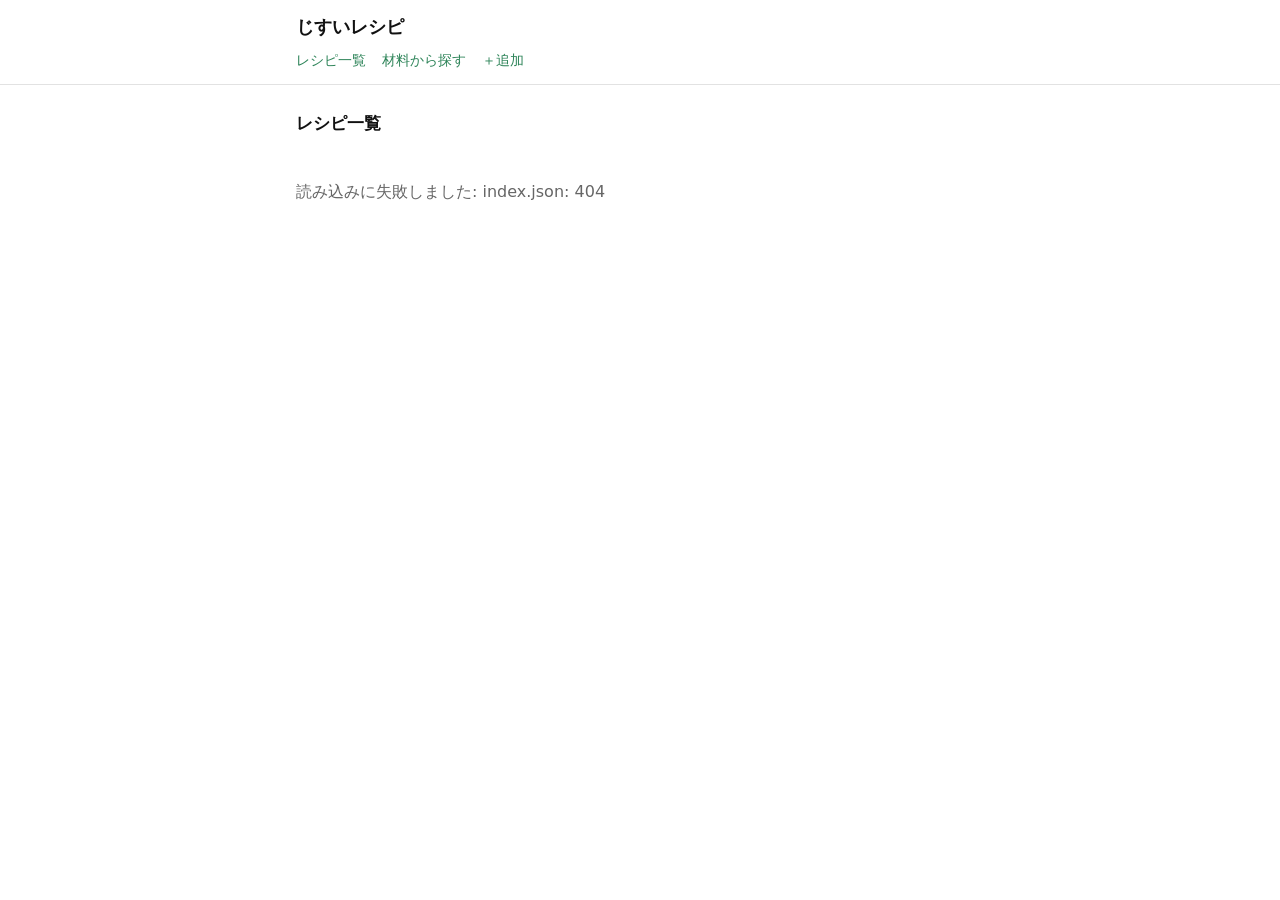
==== public/index.html @ c12280c1 "phase1: 一覧(index.html)と詳細(recipe.html)を実装 Co-Authored-By: Claude Opus 5 <noreply@anthropic.com>" ====
<!doctype html>
<html lang="ja">
<head>
<meta charset="utf-8">
<meta name="viewport" content="width=device-width, initial-scale=1">
<title>レシピ一覧</title>
<link rel="stylesheet" href="assets/app.css">
</head>
<body>
<header class="site-header">
  <div class="wrap">
    <p class="site-title"><a href="index.html">じすいレシピ</a></p>
    <nav class="site-nav">
      <a href="index.html">レシピ一覧</a>
      <a href="index.html#picker">材料から探す</a>
      <a href="add.html">＋追加</a>
    </nav>
  </div>
</header>

<main class="wrap">
  <h2 id="list-heading">レシピ一覧</h2>
  <p id="status" class="status">読み込み中…</p>
  <ul id="card-list" class="card-list"></ul>
</main>

<script src="assets/app.js"></script>
</body>
</html>
---- public/assets/app.css ----
:root {
  --accent: #2f855a;
  --accent-weak: #e6f2eb;
  --border: #e2e2e2;
  --muted: #666;
  --bg: #fff;
  --fg: #111;
}

* { box-sizing: border-box; }

body {
  margin: 0;
  font-family: system-ui, -apple-system, "Hiragino Kaku Gothic ProN", sans-serif;
  background: var(--bg);
  color: var(--fg);
  line-height: 1.7;
  font-size: 16px;
}

.wrap {
  max-width: 720px;
  margin: 0 auto;
  padding: 0 16px 64px;
}

/* ---- header ---- */
.site-header {
  border-bottom: 1px solid var(--border);
  margin-bottom: 20px;
}
.site-header .wrap {
  padding-top: 12px;
  padding-bottom: 12px;
}
.site-title {
  font-size: 18px;
  font-weight: 700;
  margin: 0 0 6px;
}
.site-title a { color: var(--fg); text-decoration: none; }
.site-nav { display: flex; gap: 16px; flex-wrap: wrap; }
.site-nav a {
  color: var(--accent);
  text-decoration: none;
  font-size: 14px;
}
.site-nav a:hover { text-decoration: underline; }

/* ---- generic ---- */
h2 { font-size: 17px; margin: 24px 0 8px; }
.muted { color: var(--muted); font-size: 14px; }
.status { color: var(--muted); padding: 24px 0; }

/* ---- recipe cards ---- */
.card-list {
  list-style: none;
  margin: 0;
  padding: 0;
  display: grid;
  gap: 12px;
}
.card {
  display: flex;
  gap: 12px;
  align-items: center;
  border: 1px solid var(--border);
  border-radius: 8px;
  padding: 10px;
  text-decoration: none;
  color: inherit;
}
.card:hover { border-color: var(--accent); }
.card-thumb {
  width: 72px;
  height: 72px;
  flex: 0 0 72px;
  border-radius: 6px;
  object-fit: cover;
  background: var(--accent-weak);
}
.card-thumb-ph {
  display: flex;
  align-items: center;
  justify-content: center;
  font-size: 28px;
}
.card-body { min-width: 0; }
.card-title {
  font-weight: 700;
  margin: 0 0 2px;
  font-size: 16px;
}
.card-meta {
  font-size: 13px;
  color: var(--muted);
  display: flex;
  gap: 10px;
  flex-wrap: wrap;
}
.badge {
  display: inline-block;
  background: var(--accent-weak);
  color: var(--accent);
  border-radius: 999px;
  padding: 0 8px;
  font-size: 12px;
  font-weight: 700;
}

/* ---- detail ---- */
.detail-thumb {
  width: 100%;
  max-width: 100%;
  border-radius: 8px;
  margin-bottom: 12px;
}
.detail-title { font-size: 22px; margin: 8px 0; }
.detail-meta { display: flex; gap: 12px; flex-wrap: wrap; color: var(--muted); font-size: 14px; }
table.ingredients {
  width: 100%;
  border-collapse: collapse;
}
table.ingredients th,
table.ingredients td {
  text-align: left;
  border-bottom: 1px solid var(--border);
  padding: 8px 4px;
  font-weight: 400;
}
table.ingredients td.amount { text-align: right; color: var(--muted); white-space: nowrap; }
ol.steps { padding-left: 1.4em; margin: 0; }
ol.steps li { margin-bottom: 8px; }
.taglist { display: flex; gap: 8px; flex-wrap: wrap; padding: 0; margin: 8px 0; list-style: none; }
.taglist li {
  font-size: 13px;
  color: var(--muted);
  border: 1px solid var(--border);
  border-radius: 999px;
  padding: 0 10px;
}
.back-link { display: inline-block; margin-top: 32px; color: var(--accent); }
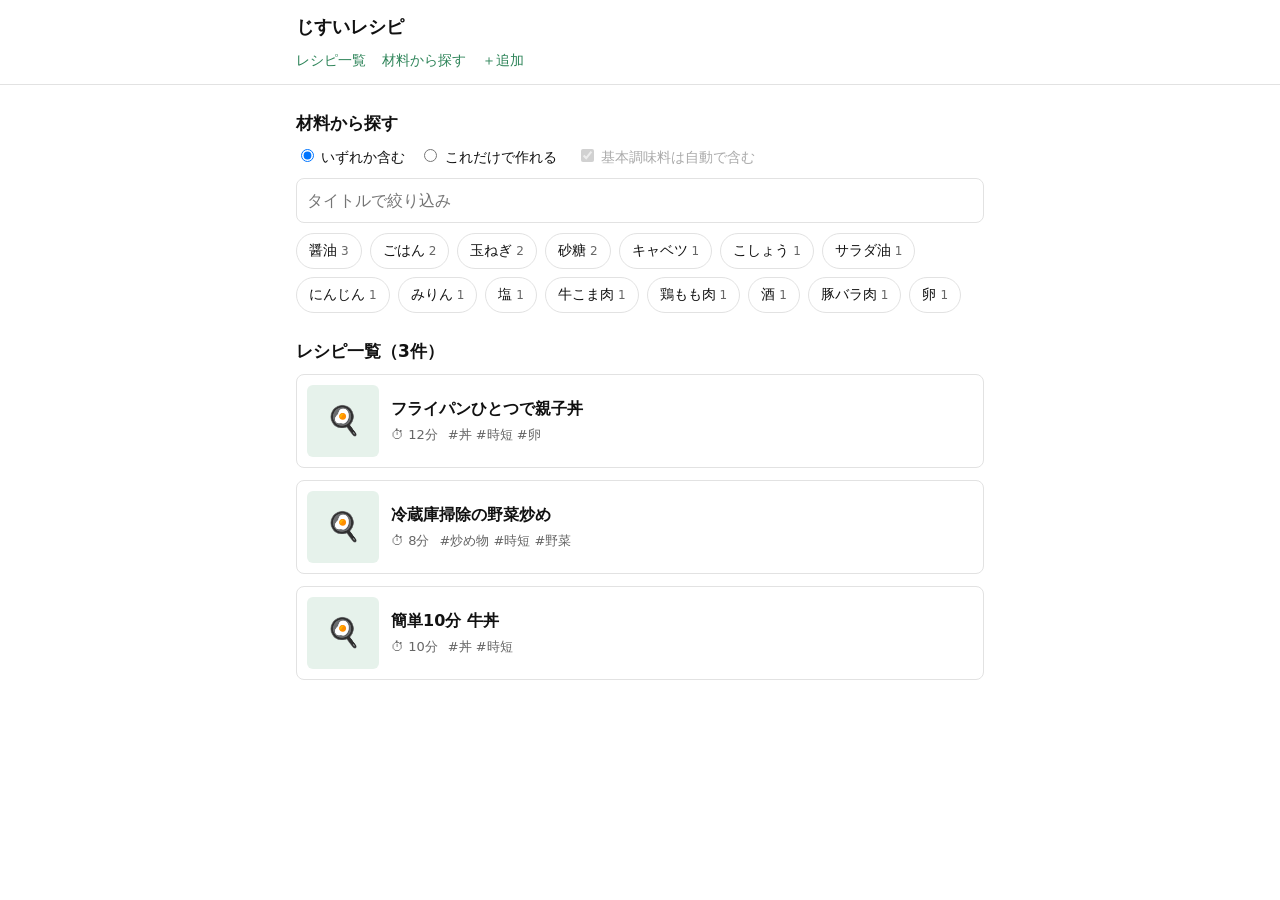
==== commit 9a9efd05: "phase2: 材料ピッカーとレコメンド(OR/サブセット)を実装 Co-Authored-By: Claude Opus 5 <noreply@anthropic.com>" ====
--- a/public/index.html
+++ b/public/index.html
@@ -19,6 +19,34 @@
 </header>
 
 <main class="wrap">
+  <section id="picker" class="picker" hidden>
+    <h2>材料から探す</h2>
+
+    <div id="selected-area" class="selected-area" hidden>
+      <span class="muted">選択：</span>
+      <span id="selected-chips"></span>
+      <button type="button" id="clear-all" class="link-btn">全解除</button>
+    </div>
+
+    <div class="controls">
+      <div class="modes" role="radiogroup" aria-label="マッチモード">
+        <label><input type="radio" name="mode" value="or" checked> いずれか含む</label>
+        <label><input type="radio" name="mode" value="subset"> これだけで作れる</label>
+      </div>
+      <label id="pantry-label" class="pantry">
+        <input type="checkbox" id="pantry" checked> 基本調味料は自動で含む
+      </label>
+    </div>
+
+    <label class="search">
+      <span class="visually-hidden">タイトルで絞り込み</span>
+      <input type="search" id="search" placeholder="タイトルで絞り込み">
+    </label>
+
+    <div id="chips" class="chips"></div>
+    <button type="button" id="more-chips" class="link-btn" hidden>…もっと見る</button>
+  </section>
+
   <h2 id="list-heading">レシピ一覧</h2>
   <p id="status" class="status">読み込み中…</p>
   <ul id="card-list" class="card-list"></ul>
--- a/public/assets/app.css
+++ b/public/assets/app.css
@@ -51,6 +51,78 @@
 h2 { font-size: 17px; margin: 24px 0 8px; }
 .muted { color: var(--muted); font-size: 14px; }
 .status { color: var(--muted); padding: 24px 0; }
+
+/* ---- ingredient picker ---- */
+.picker { margin-bottom: 8px; }
+.selected-area {
+  background: var(--accent-weak);
+  border-radius: 8px;
+  padding: 8px 10px;
+  margin-bottom: 10px;
+  font-size: 14px;
+}
+.selected-area .chip-remove {
+  background: none;
+  border: none;
+  font: inherit;
+  color: var(--accent);
+  cursor: pointer;
+  padding: 2px 4px;
+  margin-right: 4px;
+}
+.link-btn {
+  background: none;
+  border: none;
+  color: var(--accent);
+  font: inherit;
+  font-size: 14px;
+  cursor: pointer;
+  padding: 2px 4px;
+  text-decoration: underline;
+}
+.controls {
+  display: flex;
+  gap: 8px 20px;
+  flex-wrap: wrap;
+  font-size: 14px;
+  margin-bottom: 8px;
+}
+.modes { display: flex; gap: 14px; }
+.controls label { cursor: pointer; }
+.pantry.disabled { color: #aaa; cursor: default; }
+.search { display: block; margin-bottom: 10px; }
+.search input {
+  width: 100%;
+  font: inherit;
+  padding: 8px 10px;
+  border: 1px solid var(--border);
+  border-radius: 8px;
+}
+.chips { display: flex; flex-wrap: wrap; gap: 8px; }
+.chip {
+  font: inherit;
+  font-size: 14px;
+  background: #fff;
+  border: 1px solid var(--border);
+  border-radius: 999px;
+  padding: 5px 12px;
+  cursor: pointer;
+  color: var(--fg);
+}
+.chip .count { color: var(--muted); font-size: 12px; margin-left: 4px; }
+.chip[aria-pressed="true"] {
+  background: var(--accent);
+  border-color: var(--accent);
+  color: #fff;
+}
+.chip[aria-pressed="true"] .count { color: #d7ece0; }
+.visually-hidden {
+  position: absolute;
+  width: 1px; height: 1px;
+  overflow: hidden;
+  clip: rect(0 0 0 0);
+  white-space: nowrap;
+}
 
 /* ---- recipe cards ---- */
 .card-list {
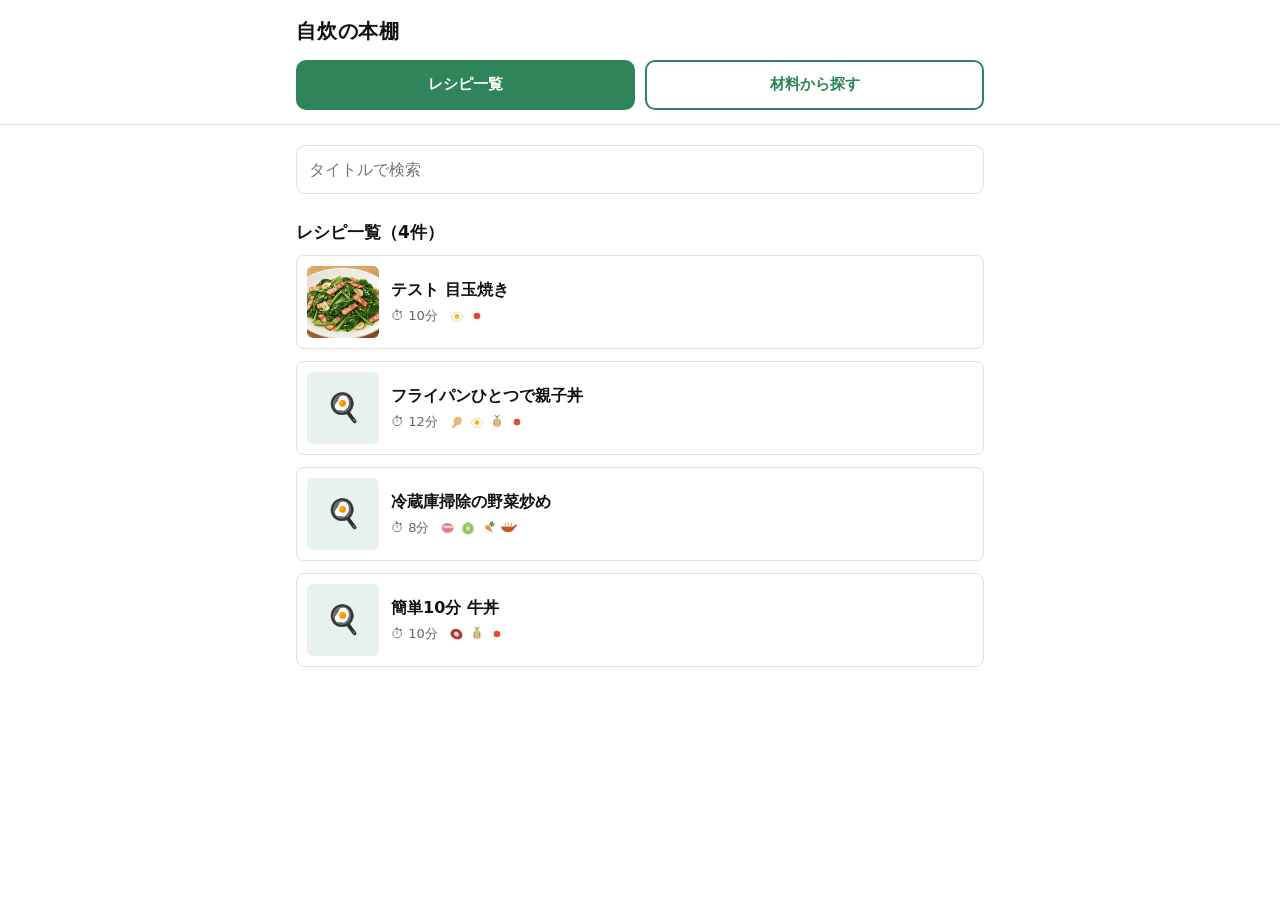
==== commit b85d636b: "タグを素材2種＋ジャンルに再設計し、画面を一覧と材料検索に分離 - tags.js に語彙とSVGイラストを一元化（肉魚卵9・野菜豆腐18・ジャンル5） - レシピの tags を protein /" ====
--- a/public/index.html
+++ b/public/index.html
@@ -3,55 +3,31 @@
 <head>
 <meta charset="utf-8">
 <meta name="viewport" content="width=device-width, initial-scale=1">
-<title>レシピ一覧</title>
+<title>自炊の本棚</title>
 <link rel="stylesheet" href="assets/app.css">
 </head>
 <body>
 <header class="site-header">
   <div class="wrap">
-    <p class="site-title"><a href="index.html">じすいレシピ</a></p>
+    <p class="site-title"><a href="index.html">自炊の本棚</a></p>
     <nav class="site-nav">
-      <a href="index.html">レシピ一覧</a>
-      <a href="index.html#picker">材料から探す</a>
-      <a href="add.html">＋追加</a>
+      <a class="nav-btn is-current" href="index.html" aria-current="page">レシピ一覧</a>
+      <a class="nav-btn" href="search.html">材料から探す</a>
     </nav>
   </div>
 </header>
 
 <main class="wrap">
-  <section id="picker" class="picker" hidden>
-    <h2>材料から探す</h2>
-
-    <div id="selected-area" class="selected-area" hidden>
-      <span class="muted">選択：</span>
-      <span id="selected-chips"></span>
-      <button type="button" id="clear-all" class="link-btn">全解除</button>
-    </div>
-
-    <div class="controls">
-      <div class="modes" role="radiogroup" aria-label="マッチモード">
-        <label><input type="radio" name="mode" value="or" checked> いずれか含む</label>
-        <label><input type="radio" name="mode" value="subset"> これだけで作れる</label>
-      </div>
-      <label id="pantry-label" class="pantry">
-        <input type="checkbox" id="pantry" checked> 基本調味料は自動で含む
-      </label>
-    </div>
-
-    <label class="search">
-      <span class="visually-hidden">タイトルで絞り込み</span>
-      <input type="search" id="search" placeholder="タイトルで絞り込み">
-    </label>
-
-    <div id="chips" class="chips"></div>
-    <button type="button" id="more-chips" class="link-btn" hidden>…もっと見る</button>
-  </section>
+  <label class="search">
+    <span class="visually-hidden">タイトルで検索</span>
+    <input type="search" id="search" placeholder="タイトルで検索" autocomplete="off">
+  </label>
 
   <h2 id="list-heading">レシピ一覧</h2>
   <p id="status" class="status">読み込み中…</p>
   <ul id="card-list" class="card-list"></ul>
 </main>
 
-<script src="assets/app.js"></script>
+<script type="module" src="assets/app.js"></script>
 </body>
 </html>
--- a/public/assets/app.css
+++ b/public/assets/app.css
@@ -1,5 +1,6 @@
 :root {
   --accent: #2f855a;
+  --accent-dark: #256546;
   --accent-weak: #e6f2eb;
   --border: #e2e2e2;
   --muted: #666;
@@ -30,92 +31,41 @@
   margin-bottom: 20px;
 }
 .site-header .wrap {
-  padding-top: 12px;
-  padding-bottom: 12px;
+  padding-top: 14px;
+  padding-bottom: 14px;
 }
 .site-title {
-  font-size: 18px;
-  font-weight: 700;
-  margin: 0 0 6px;
+  font-size: 20px;
+  font-weight: 700;
+  margin: 0 0 12px;
+  letter-spacing: .04em;
 }
 .site-title a { color: var(--fg); text-decoration: none; }
-.site-nav { display: flex; gap: 16px; flex-wrap: wrap; }
-.site-nav a {
+
+.site-nav { display: flex; gap: 10px; }
+.nav-btn {
+  flex: 1;
+  text-align: center;
+  text-decoration: none;
+  font-weight: 700;
+  font-size: 15px;
+  padding: 10px 12px;
+  border-radius: 10px;
+  border: 2px solid var(--accent);
   color: var(--accent);
-  text-decoration: none;
-  font-size: 14px;
-}
-.site-nav a:hover { text-decoration: underline; }
+  background: #fff;
+}
+.nav-btn:hover { background: var(--accent-weak); }
+.nav-btn.is-current {
+  background: var(--accent);
+  color: #fff;
+}
+.nav-btn.is-current:hover { background: var(--accent-dark); }
 
 /* ---- generic ---- */
 h2 { font-size: 17px; margin: 24px 0 8px; }
 .muted { color: var(--muted); font-size: 14px; }
 .status { color: var(--muted); padding: 24px 0; }
-
-/* ---- ingredient picker ---- */
-.picker { margin-bottom: 8px; }
-.selected-area {
-  background: var(--accent-weak);
-  border-radius: 8px;
-  padding: 8px 10px;
-  margin-bottom: 10px;
-  font-size: 14px;
-}
-.selected-area .chip-remove {
-  background: none;
-  border: none;
-  font: inherit;
-  color: var(--accent);
-  cursor: pointer;
-  padding: 2px 4px;
-  margin-right: 4px;
-}
-.link-btn {
-  background: none;
-  border: none;
-  color: var(--accent);
-  font: inherit;
-  font-size: 14px;
-  cursor: pointer;
-  padding: 2px 4px;
-  text-decoration: underline;
-}
-.controls {
-  display: flex;
-  gap: 8px 20px;
-  flex-wrap: wrap;
-  font-size: 14px;
-  margin-bottom: 8px;
-}
-.modes { display: flex; gap: 14px; }
-.controls label { cursor: pointer; }
-.pantry.disabled { color: #aaa; cursor: default; }
-.search { display: block; margin-bottom: 10px; }
-.search input {
-  width: 100%;
-  font: inherit;
-  padding: 8px 10px;
-  border: 1px solid var(--border);
-  border-radius: 8px;
-}
-.chips { display: flex; flex-wrap: wrap; gap: 8px; }
-.chip {
-  font: inherit;
-  font-size: 14px;
-  background: #fff;
-  border: 1px solid var(--border);
-  border-radius: 999px;
-  padding: 5px 12px;
-  cursor: pointer;
-  color: var(--fg);
-}
-.chip .count { color: var(--muted); font-size: 12px; margin-left: 4px; }
-.chip[aria-pressed="true"] {
-  background: var(--accent);
-  border-color: var(--accent);
-  color: #fff;
-}
-.chip[aria-pressed="true"] .count { color: #d7ece0; }
 .visually-hidden {
   position: absolute;
   width: 1px; height: 1px;
@@ -123,6 +73,99 @@
   clip: rect(0 0 0 0);
   white-space: nowrap;
 }
+.link-btn {
+  background: none;
+  border: none;
+  color: var(--accent);
+  font: inherit;
+  font-size: 14px;
+  cursor: pointer;
+  padding: 2px 4px;
+  text-decoration: underline;
+}
+
+/* ---- search box ---- */
+.search { display: block; margin-bottom: 4px; }
+.search input {
+  width: 100%;
+  font: inherit;
+  padding: 10px 12px;
+  border: 1px solid var(--border);
+  border-radius: 10px;
+}
+
+/* ---- tag icons ---- */
+.tag-icon { width: 100%; height: 100%; display: block; }
+.tag-icon-wrap {
+  display: inline-block;
+  width: 22px;
+  height: 22px;
+  flex: 0 0 22px;
+  vertical-align: middle;
+}
+.tag-icons {
+  display: inline-flex;
+  gap: 2px;
+  align-items: center;
+}
+.tag-icons .tag-icon-wrap { width: 18px; height: 18px; flex-basis: 18px; }
+
+/* ---- tag picker (search.html / add.html) ---- */
+.tag-group { margin-bottom: 18px; }
+.tag-group-title {
+  font-size: 14px;
+  font-weight: 700;
+  color: var(--muted);
+  margin: 0 0 8px;
+  padding-bottom: 4px;
+  border-bottom: 1px solid var(--border);
+}
+.chips { display: flex; flex-wrap: wrap; gap: 8px; }
+.chip {
+  display: inline-flex;
+  align-items: center;
+  gap: 6px;
+  font: inherit;
+  font-size: 14px;
+  background: #fff;
+  border: 1px solid var(--border);
+  border-radius: 999px;
+  padding: 5px 12px 5px 8px;
+  cursor: pointer;
+  color: var(--fg);
+}
+.chip[aria-pressed="true"] {
+  background: var(--accent);
+  border-color: var(--accent);
+  color: #fff;
+  font-weight: 700;
+}
+
+.selected-area {
+  background: var(--accent-weak);
+  border-radius: 8px;
+  padding: 8px 10px;
+  margin-bottom: 14px;
+  font-size: 14px;
+}
+.selected-area .chip-remove {
+  background: none;
+  border: none;
+  font: inherit;
+  color: var(--accent);
+  cursor: pointer;
+  padding: 2px 4px;
+  margin-right: 4px;
+}
+.controls {
+  display: flex;
+  gap: 8px 20px;
+  flex-wrap: wrap;
+  font-size: 14px;
+  margin-bottom: 8px;
+}
+.modes { display: flex; gap: 16px; }
+.controls label { cursor: pointer; }
 
 /* ---- recipe cards ---- */
 .card-list {
@@ -169,6 +212,7 @@
   display: flex;
   gap: 10px;
   flex-wrap: wrap;
+  align-items: center;
 }
 .badge {
   display: inline-block;
@@ -189,10 +233,27 @@
 }
 .detail-title { font-size: 22px; margin: 8px 0; }
 .detail-meta { display: flex; gap: 12px; flex-wrap: wrap; color: var(--muted); font-size: 14px; }
-table.ingredients {
-  width: 100%;
-  border-collapse: collapse;
-}
+
+.tag-rows { margin: 12px 0 4px; display: grid; gap: 6px; }
+.tag-row { display: flex; gap: 10px; align-items: baseline; flex-wrap: wrap; }
+.tag-row-label {
+  font-size: 12px;
+  color: var(--muted);
+  flex: 0 0 7.4em;
+  white-space: nowrap;
+}
+.tag-row-items { display: flex; gap: 8px; flex-wrap: wrap; }
+.tag-pill {
+  display: inline-flex;
+  align-items: center;
+  gap: 5px;
+  font-size: 14px;
+  background: var(--accent-weak);
+  border-radius: 999px;
+  padding: 3px 12px 3px 8px;
+}
+
+table.ingredients { width: 100%; border-collapse: collapse; }
 table.ingredients th,
 table.ingredients td {
   text-align: left;
@@ -203,12 +264,90 @@
 table.ingredients td.amount { text-align: right; color: var(--muted); white-space: nowrap; }
 ol.steps { padding-left: 1.4em; margin: 0; }
 ol.steps li { margin-bottom: 8px; }
-.taglist { display: flex; gap: 8px; flex-wrap: wrap; padding: 0; margin: 8px 0; list-style: none; }
-.taglist li {
-  font-size: 13px;
+.back-link { display: inline-block; margin-top: 32px; color: var(--accent); }
+
+/* ---- form (add.html) ---- */
+.settings {
+  border: 1px solid var(--border);
+  border-radius: 8px;
+  padding: 10px 12px;
+  margin-bottom: 20px;
+}
+.settings summary { cursor: pointer; font-weight: 700; }
+.note { margin: 8px 0 12px; }
+.field { margin-bottom: 18px; border: none; padding: 0; }
+.field > label,
+.field > legend {
+  display: block;
+  font-size: 14px;
+  font-weight: 700;
+  margin-bottom: 4px;
+  padding: 0;
+}
+.field input[type="text"],
+.field input[type="url"],
+.field input[type="password"],
+.field input[type="number"],
+.field textarea {
+  width: 100%;
+  font: inherit;
+  padding: 8px 10px;
+  border: 1px solid var(--border);
+  border-radius: 8px;
+  background: #fff;
+  color: var(--fg);
+}
+.field-row { display: flex; gap: 12px; }
+.field-row .field { flex: 1; }
+.req {
+  font-size: 11px;
+  color: #fff;
+  background: var(--accent);
+  border-radius: 3px;
+  padding: 1px 5px;
+  vertical-align: 2px;
+}
+.dyn-row { display: flex; gap: 8px; margin-bottom: 8px; align-items: center; }
+.dyn-row input { flex: 1; min-width: 0; }
+.dyn-row input.amount-input { flex: 0 0 33%; }
+.row-remove {
+  flex: 0 0 auto;
+  border: 1px solid var(--border);
+  background: #fff;
+  border-radius: 6px;
+  font: inherit;
   color: var(--muted);
-  border: 1px solid var(--border);
-  border-radius: 999px;
-  padding: 0 10px;
-}
-.back-link { display: inline-block; margin-top: 32px; color: var(--accent); }
+  cursor: pointer;
+  padding: 6px 10px;
+}
+.row-actions { display: flex; gap: 12px; align-items: center; flex-wrap: wrap; margin: 16px 0; }
+.btn {
+  font: inherit;
+  font-weight: 700;
+  background: var(--accent);
+  color: #fff;
+  border: 1px solid var(--accent);
+  border-radius: 8px;
+  padding: 10px 18px;
+  cursor: pointer;
+}
+.btn[disabled] { opacity: .5; cursor: progress; }
+.btn-plain { background: #fff; color: var(--accent); }
+.form-error {
+  color: #a33;
+  border: 1px solid #a33;
+  border-radius: 8px;
+  padding: 10px 12px;
+  white-space: pre-wrap;
+}
+.progress { padding-left: 1.4em; }
+.progress li { margin-bottom: 4px; }
+.progress li.done::marker { content: "✅ "; }
+.progress li.fail::marker { content: "❌ "; }
+.progress li.doing::marker { content: "⏳ "; }
+.progress li .detail { color: var(--muted); font-size: 13px; word-break: break-all; }
+.result {
+  background: var(--accent-weak);
+  border-radius: 8px;
+  padding: 12px;
+}
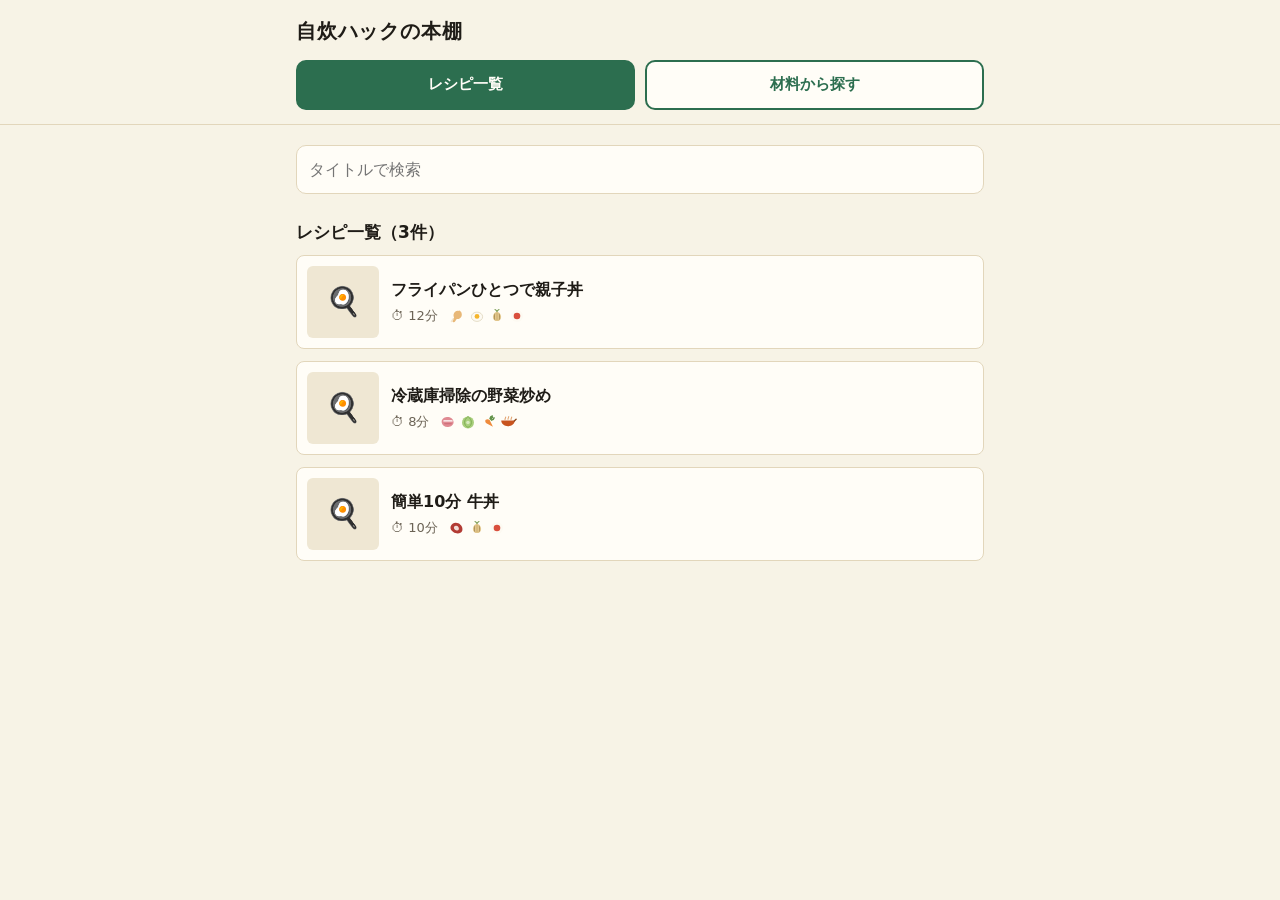
==== commit 75f5ecaa: "サイト名を「自炊ハックの本棚」に変更 note「1食15分の自炊ハック」とX @jisui_hack から来た人が 同じ書き手のサイトだと分かるようにする。  Co-Authored-By: Clau" ====
--- a/public/index.html
+++ b/public/index.html
@@ -3,13 +3,13 @@
 <head>
 <meta charset="utf-8">
 <meta name="viewport" content="width=device-width, initial-scale=1">
-<title>自炊の本棚</title>
+<title>自炊ハックの本棚</title>
 <link rel="stylesheet" href="assets/app.css">
 </head>
 <body>
 <header class="site-header">
   <div class="wrap">
-    <p class="site-title"><a href="index.html">自炊の本棚</a></p>
+    <p class="site-title"><a href="index.html">自炊ハックの本棚</a></p>
     <nav class="site-nav">
       <a class="nav-btn is-current" href="index.html" aria-current="page">レシピ一覧</a>
       <a class="nav-btn" href="search.html">材料から探す</a>
--- a/public/assets/app.css
+++ b/public/assets/app.css
@@ -1,11 +1,15 @@
 :root {
-  --accent: #2f855a;
-  --accent-dark: #256546;
-  --accent-weak: #e6f2eb;
-  --border: #e2e2e2;
-  --muted: #666;
-  --bg: #fff;
-  --fg: #111;
+  /* note「1食15分の自炊ハック」のサムネイルから採った配色 */
+  --bg: #f7f3e6;          /* サムネの地色（クリーム） */
+  --surface: #fffdf7;     /* カード・入力欄。地色より少し明るい紙の色 */
+  --fg: #1f1c17;          /* サムネの文字色（温かみのある黒） */
+  --border: #e2d6bb;      /* サムネの細い枠線と同じ系統のタン */
+  --border-strong: #d4bc8b;
+  --muted: #6b6355;
+  --accent: #2c6e4f;
+  --accent-dark: #235741;
+  --accent-weak: #e6ece4;
+  --surface-warm: #efe7d3;  /* サムネ枠やタグの下地。地色より少し濃いクリーム */
 }
 
 * { box-sizing: border-box; }
@@ -53,12 +57,12 @@
   border-radius: 10px;
   border: 2px solid var(--accent);
   color: var(--accent);
-  background: #fff;
+  background: var(--surface);
 }
 .nav-btn:hover { background: var(--accent-weak); }
 .nav-btn.is-current {
   background: var(--accent);
-  color: #fff;
+  color: var(--surface);
 }
 .nav-btn.is-current:hover { background: var(--accent-dark); }
 
@@ -92,6 +96,8 @@
   padding: 10px 12px;
   border: 1px solid var(--border);
   border-radius: 10px;
+  background: var(--surface);
+  color: var(--fg);
 }
 
 /* ---- tag icons ---- */
@@ -127,7 +133,7 @@
   gap: 6px;
   font: inherit;
   font-size: 14px;
-  background: #fff;
+  background: var(--surface);
   border: 1px solid var(--border);
   border-radius: 999px;
   padding: 5px 12px 5px 8px;
@@ -137,7 +143,7 @@
 .chip[aria-pressed="true"] {
   background: var(--accent);
   border-color: var(--accent);
-  color: #fff;
+  color: var(--surface);
   font-weight: 700;
 }
 
@@ -179,6 +185,7 @@
   display: flex;
   gap: 12px;
   align-items: center;
+  background: var(--surface);
   border: 1px solid var(--border);
   border-radius: 8px;
   padding: 10px;
@@ -192,7 +199,7 @@
   flex: 0 0 72px;
   border-radius: 6px;
   object-fit: cover;
-  background: var(--accent-weak);
+  background: var(--surface-warm);
 }
 .card-thumb-ph {
   display: flex;
@@ -248,7 +255,7 @@
   align-items: center;
   gap: 5px;
   font-size: 14px;
-  background: var(--accent-weak);
+  background: var(--surface-warm);
   border-radius: 999px;
   padding: 3px 12px 3px 8px;
 }
@@ -268,6 +275,7 @@
 
 /* ---- form (add.html) ---- */
 .settings {
+  background: var(--surface);
   border: 1px solid var(--border);
   border-radius: 8px;
   padding: 10px 12px;
@@ -294,14 +302,14 @@
   padding: 8px 10px;
   border: 1px solid var(--border);
   border-radius: 8px;
-  background: #fff;
+  background: var(--surface);
   color: var(--fg);
 }
 .field-row { display: flex; gap: 12px; }
 .field-row .field { flex: 1; }
 .req {
   font-size: 11px;
-  color: #fff;
+  color: var(--surface);
   background: var(--accent);
   border-radius: 3px;
   padding: 1px 5px;
@@ -313,7 +321,7 @@
 .row-remove {
   flex: 0 0 auto;
   border: 1px solid var(--border);
-  background: #fff;
+  background: var(--surface);
   border-radius: 6px;
   font: inherit;
   color: var(--muted);
@@ -325,14 +333,14 @@
   font: inherit;
   font-weight: 700;
   background: var(--accent);
-  color: #fff;
+  color: var(--surface);
   border: 1px solid var(--accent);
   border-radius: 8px;
   padding: 10px 18px;
   cursor: pointer;
 }
 .btn[disabled] { opacity: .5; cursor: progress; }
-.btn-plain { background: #fff; color: var(--accent); }
+.btn-plain { background: var(--surface); color: var(--accent); }
 .form-error {
   color: #a33;
   border: 1px solid #a33;
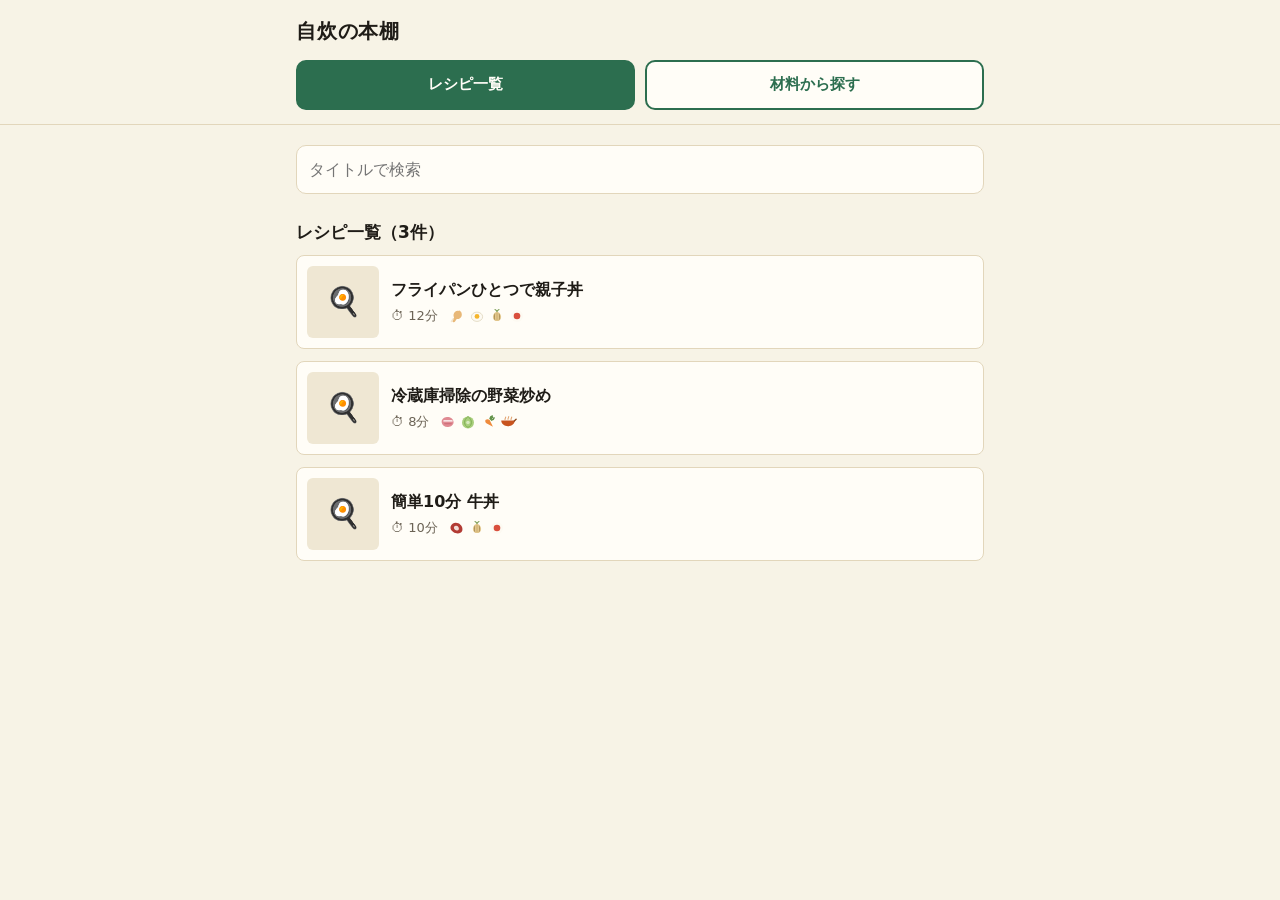
==== commit 9eb61305: "サイト名を「自炊の本棚」に戻す Co-Authored-By: Claude Opus 5 <noreply@anthropic.com>" ====
--- a/public/index.html
+++ b/public/index.html
@@ -3,13 +3,13 @@
 <head>
 <meta charset="utf-8">
 <meta name="viewport" content="width=device-width, initial-scale=1">
-<title>自炊ハックの本棚</title>
+<title>自炊の本棚</title>
 <link rel="stylesheet" href="assets/app.css">
 </head>
 <body>
 <header class="site-header">
   <div class="wrap">
-    <p class="site-title"><a href="index.html">自炊ハックの本棚</a></p>
+    <p class="site-title"><a href="index.html">自炊の本棚</a></p>
     <nav class="site-nav">
       <a class="nav-btn is-current" href="index.html" aria-current="page">レシピ一覧</a>
       <a class="nav-btn" href="search.html">材料から探す</a>
